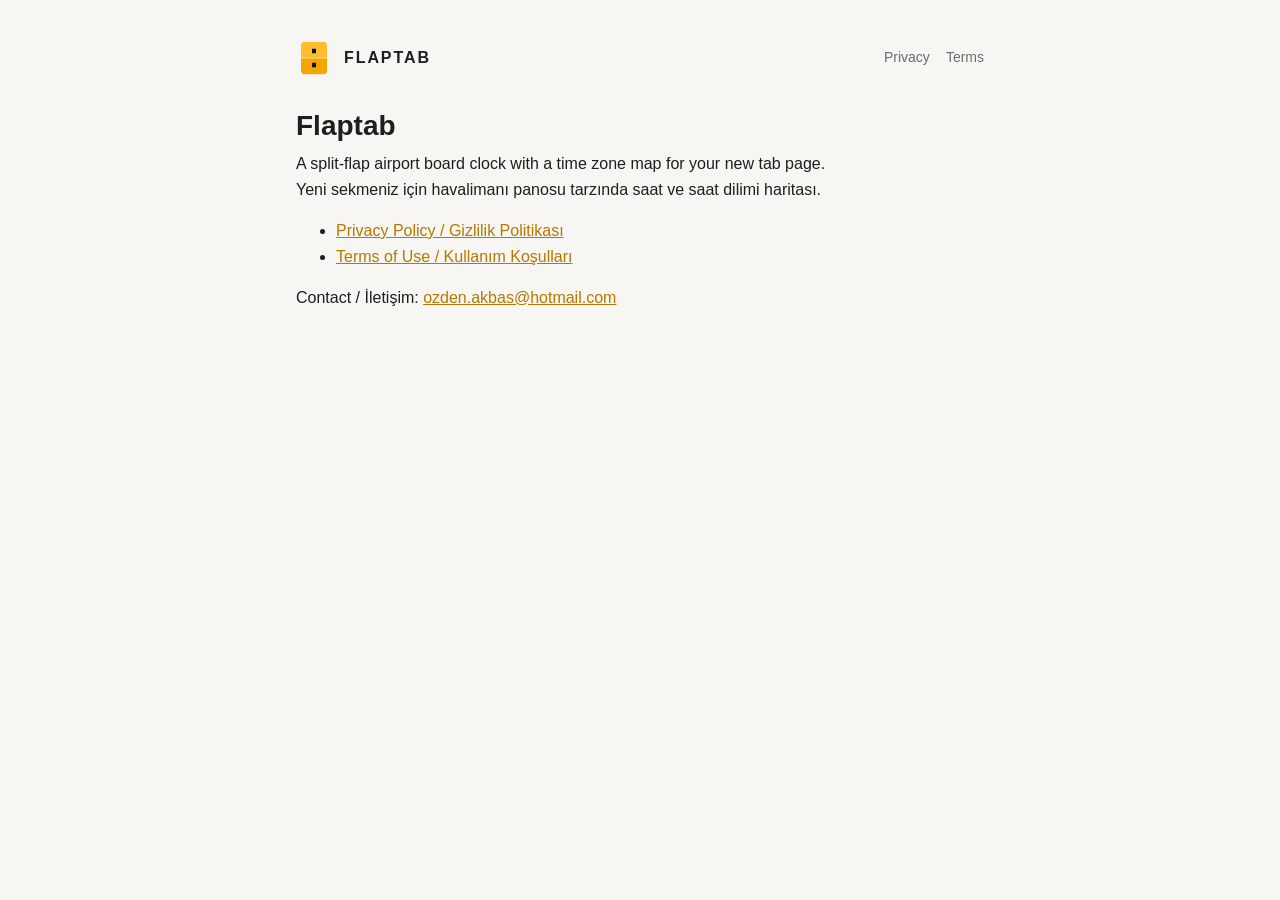
==== index.html @ d55e039f "Flaptab privacy policy and terms of use pages Co-Authored-By: Claude Opus 5.5 <noreply@anthropic.com" ====
<!doctype html>
<html lang="tr">
<head>
<meta charset="utf-8">
<meta name="viewport" content="width=device-width, initial-scale=1">
<title>Flaptab · Flaptab</title>
<link rel="icon" href="icon-128.png">
<style>
  :root { color-scheme: light dark; --bg: #f7f6f2; --fg: #1d1e21; --muted: #6b6b70; --line: #deddd6; --accent: #b57800; }
  @media (prefers-color-scheme: dark) { :root { --bg: #111214; --fg: #ece6d4; --muted: #8a8a8e; --line: #2a2b2f; --accent: #ffbe2e; } }
  * { box-sizing: border-box; }
  body { margin: 0; background: var(--bg); color: var(--fg); font: 16px/1.65 -apple-system, BlinkMacSystemFont, "Segoe UI", Roboto, sans-serif; }
  main { max-width: 720px; margin: 0 auto; padding: 40px 16px 80px; }
  header { display: flex; align-items: center; gap: 12px; margin-bottom: 32px; }
  header img { width: 36px; height: 36px; }
  header a { color: var(--fg); text-decoration: none; font-weight: 700; letter-spacing: .12em; }
  nav { margin-left: auto; display: flex; gap: 16px; font-size: 14px; }
  nav a { font-weight: 500; letter-spacing: 0; color: var(--muted); }
  h1 { font-size: 28px; line-height: 1.25; margin: 0 0 8px; }
  h2 { font-size: 22px; margin: 40px 0 8px; }
  h3 { font-size: 17px; margin: 28px 0 4px; }
  p, ul { margin: 0 0 14px; }
  hr { border: 0; border-top: 1px solid var(--line); margin: 40px 0; }
  a { color: var(--accent); }
  code { font-size: .9em; }
  .lang { font-size: 14px; color: var(--muted); }
  .lang a { margin-right: 12px; }
</style>
</head>
<body>
<main>
<header>
  <img src="icon-128.png" alt="">
  <a href="index.html">FLAPTAB</a>
  <nav><a href="privacy.html">Privacy</a><a href="terms.html">Terms</a></nav>
</header>
<h1>Flaptab</h1>
<p>A split-flap airport board clock with a time zone map for your new tab page.<br>
Yeni sekmeniz için havalimanı panosu tarzında saat ve saat dilimi haritası.</p>
<ul>
<li><a href="privacy.html">Privacy Policy / Gizlilik Politikası</a></li>
<li><a href="terms.html">Terms of Use / Kullanım Koşulları</a></li>
</ul>
<p>Contact / İletişim: <a href="mailto:ozden.akbas@hotmail.com">ozden.akbas@hotmail.com</a></p>
</main>
</body>
</html>
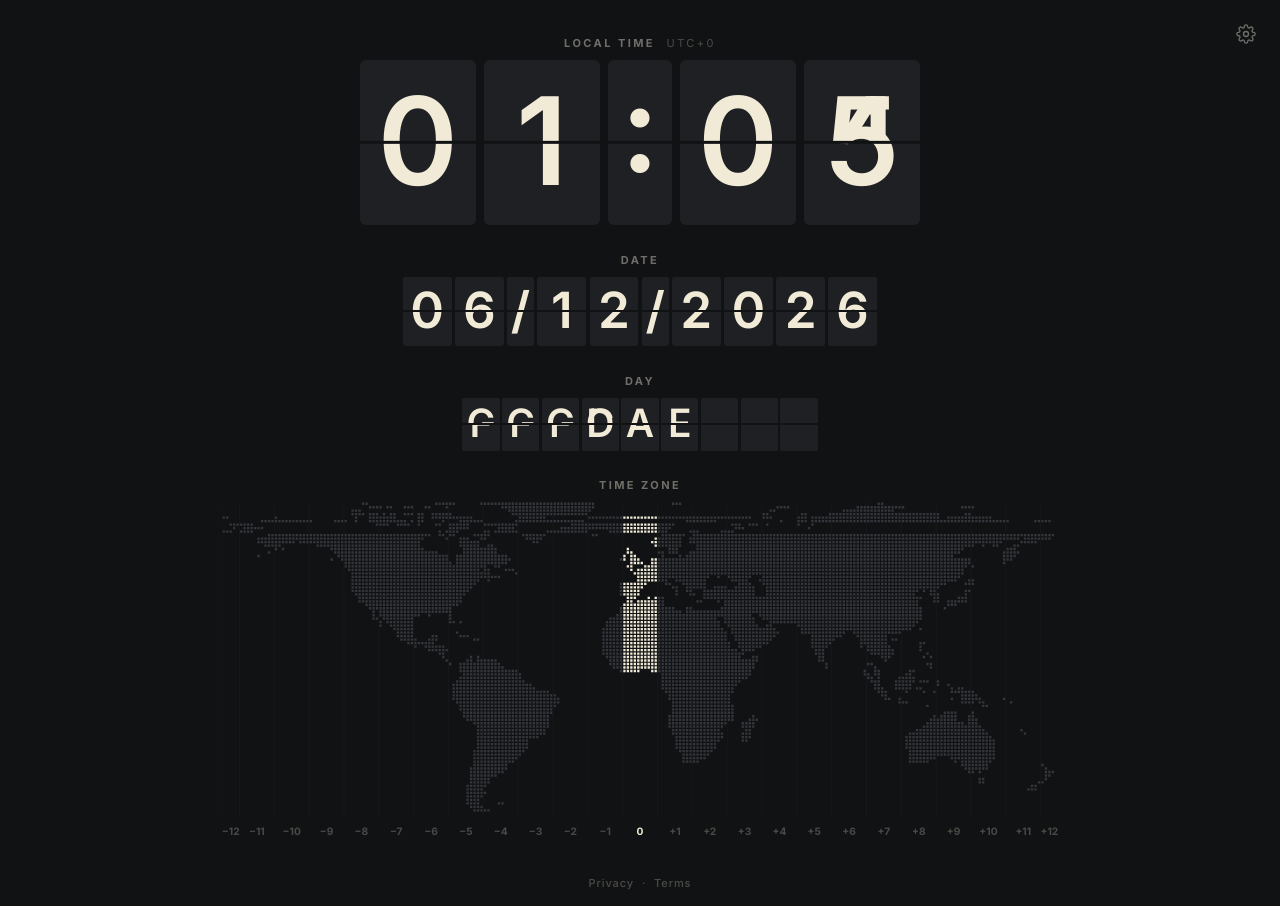
==== commit 129169c3: "Publish Flaptab web version at the site root The clock now opens at akbasozden.github.io/flaptab/; p" ====
--- a/index.html
+++ b/index.html
@@ -1,47 +1,125 @@
 <!doctype html>
-<html lang="tr">
+<html lang="en">
 <head>
-<meta charset="utf-8">
-<meta name="viewport" content="width=device-width, initial-scale=1">
-<title>Flaptab · Flaptab</title>
-<link rel="icon" href="icon-128.png">
-<style>
-  :root { color-scheme: light dark; --bg: #f7f6f2; --fg: #1d1e21; --muted: #6b6b70; --line: #deddd6; --accent: #b57800; }
-  @media (prefers-color-scheme: dark) { :root { --bg: #111214; --fg: #ece6d4; --muted: #8a8a8e; --line: #2a2b2f; --accent: #ffbe2e; } }
-  * { box-sizing: border-box; }
-  body { margin: 0; background: var(--bg); color: var(--fg); font: 16px/1.65 -apple-system, BlinkMacSystemFont, "Segoe UI", Roboto, sans-serif; }
-  main { max-width: 720px; margin: 0 auto; padding: 40px 16px 80px; }
-  header { display: flex; align-items: center; gap: 12px; margin-bottom: 32px; }
-  header img { width: 36px; height: 36px; }
-  header a { color: var(--fg); text-decoration: none; font-weight: 700; letter-spacing: .12em; }
-  nav { margin-left: auto; display: flex; gap: 16px; font-size: 14px; }
-  nav a { font-weight: 500; letter-spacing: 0; color: var(--muted); }
-  h1 { font-size: 28px; line-height: 1.25; margin: 0 0 8px; }
-  h2 { font-size: 22px; margin: 40px 0 8px; }
-  h3 { font-size: 17px; margin: 28px 0 4px; }
-  p, ul { margin: 0 0 14px; }
-  hr { border: 0; border-top: 1px solid var(--line); margin: 40px 0; }
-  a { color: var(--accent); }
-  code { font-size: .9em; }
-  .lang { font-size: 14px; color: var(--muted); }
-  .lang a { margin-right: 12px; }
-</style>
+  <meta charset="utf-8">
+  <title>Flaptab</title>
+  <meta name="viewport" content="width=device-width, initial-scale=1">
+  <meta name="description" content="Turns your new tab into a split-flap airport board clock with a time zone map.">
+  <meta property="og:title" content="Flaptab">
+  <meta property="og:description" content="Turns your new tab into a split-flap airport board clock with a time zone map.">
+  <link rel="apple-touch-icon" href="icons/icon-128.png">
+  <script>globalThis.FLAPTAB_WEB = { version: "1.0.0" };</script>
+  <link rel="icon" href="icons/icon-32.png">
+  <link rel="preload" href="fonts/inter-latin-wght-normal.woff2" as="font" type="font/woff2" crossorigin>
+  <link rel="stylesheet" href="newtab.css">
+  <script src="prefs.js"></script>
 </head>
 <body>
-<main>
-<header>
-  <img src="icon-128.png" alt="">
-  <a href="index.html">FLAPTAB</a>
-  <nav><a href="privacy.html">Privacy</a><a href="terms.html">Terms</a></nav>
-</header>
-<h1>Flaptab</h1>
-<p>A split-flap airport board clock with a time zone map for your new tab page.<br>
-Yeni sekmeniz için havalimanı panosu tarzında saat ve saat dilimi haritası.</p>
-<ul>
-<li><a href="privacy.html">Privacy Policy / Gizlilik Politikası</a></li>
-<li><a href="terms.html">Terms of Use / Kullanım Koşulları</a></li>
-</ul>
-<p>Contact / İletişim: <a href="mailto:ozden.akbas@hotmail.com">ozden.akbas@hotmail.com</a></p>
-</main>
+  <button id="gear" class="gear" type="button" aria-expanded="false" aria-controls="settings">
+    <svg viewBox="0 0 24 24" aria-hidden="true">
+      <circle cx="12" cy="12" r="3"/>
+      <path d="M19.4 15a1.65 1.65 0 0 0 .33 1.82l.06.06a2 2 0 1 1-2.83 2.83l-.06-.06a1.65 1.65 0 0 0-1.82-.33 1.65 1.65 0 0 0-1 1.51V21a2 2 0 1 1-4 0v-.09A1.65 1.65 0 0 0 9 19.4a1.65 1.65 0 0 0-1.82.33l-.06.06a2 2 0 1 1-2.83-2.83l.06-.06a1.65 1.65 0 0 0 .33-1.82 1.65 1.65 0 0 0-1.51-1H3a2 2 0 1 1 0-4h.09A1.65 1.65 0 0 0 4.6 9a1.65 1.65 0 0 0-.33-1.82l-.06-.06a2 2 0 1 1 2.83-2.83l.06.06a1.65 1.65 0 0 0 1.82.33H9a1.65 1.65 0 0 0 1-1.51V3a2 2 0 1 1 4 0v.09a1.65 1.65 0 0 0 1 1.51 1.65 1.65 0 0 0 1.82-.33l.06-.06a2 2 0 1 1 2.83 2.83l-.06.06a1.65 1.65 0 0 0-.33 1.82V9a1.65 1.65 0 0 0 1.51 1H21a2 2 0 1 1 0 4h-.09a1.65 1.65 0 0 0-1.51 1z"/>
+    </svg>
+  </button>
+
+  <div id="settings" class="settings" hidden>
+    <div class="settings-head">
+      <div class="settings-title" data-i18n="settings"></div>
+      <button id="info-btn" class="icon-btn" type="button">
+        <svg viewBox="0 0 24 24" aria-hidden="true"><circle cx="12" cy="12" r="9.5"/><path d="M12 11v6M12 7.5v.01"/></svg>
+      </button>
+    </div>
+    <div class="setting">
+      <div class="label" data-i18n="theme"></div>
+      <div class="seg" data-pref="theme">
+        <button type="button" data-value="board" data-i18n="board"></button>
+        <button type="button" data-value="cockpit" data-i18n="cockpit"></button>
+        <button type="button" data-value="led" data-i18n="led"></button>
+        <button type="button" data-value="classic" data-i18n="classic"></button>
+      </div>
+    </div>
+    <div class="setting">
+      <div class="label" data-i18n="language"></div>
+      <div class="seg" data-pref="lang">
+        <button type="button" data-value="en" lang="en" title="English">EN</button>
+        <button type="button" data-value="tr" lang="tr" title="Türkçe">TR</button>
+        <button type="button" data-value="ar" lang="ar" title="العربية">AR</button>
+        <button type="button" data-value="zh" lang="zh" title="中文">ZH</button>
+        <button type="button" data-value="fr" lang="fr" title="Français">FR</button>
+        <button type="button" data-value="ru" lang="ru" title="Русский">RU</button>
+        <button type="button" data-value="es" lang="es" title="Español">ES</button>
+        <button type="button" data-value="de" lang="de" title="Deutsch">DE</button>
+      </div>
+    </div>
+    <div class="setting">
+      <div class="label" data-i18n="format"></div>
+      <div class="seg" data-pref="hour">
+        <button type="button" data-value="24" data-i18n="h24"></button>
+        <button type="button" data-value="12">AM/PM</button>
+      </div>
+    </div>
+    <div class="setting">
+      <div class="label" data-i18n="seconds"></div>
+      <div class="seg" data-pref="sec">
+        <button type="button" data-value="off" data-i18n="off"></button>
+        <button type="button" data-value="on" data-i18n="on"></button>
+      </div>
+    </div>
+    <div class="setting">
+      <div class="label" data-i18n="location"></div>
+      <div class="seg" data-pref="loc">
+        <button type="button" data-value="off" data-i18n="off"></button>
+        <button type="button" data-value="on" data-i18n="on"></button>
+      </div>
+      <div id="loc-status" class="status" data-i18n="locError" hidden></div>
+    </div>
+  </div>
+
+  <dialog id="info" class="info" tabindex="-1">
+    <div class="settings-head">
+      <div id="info-title" class="settings-title"></div>
+      <button id="info-close" class="icon-btn" type="button">
+        <svg viewBox="0 0 24 24" aria-hidden="true"><path d="M6 6l12 12M18 6L6 18"/></svg>
+      </button>
+    </div>
+    <div id="info-body" class="info-body"></div>
+  </dialog>
+
+  <main class="board">
+    <section class="row">
+      <div id="zone-label" class="label"></div>
+      <div id="time" class="flaps lg"></div>
+    </section>
+
+    <section class="row">
+      <div class="label" data-label="date"></div>
+      <div id="date" class="flaps md"></div>
+    </section>
+
+    <section class="row">
+      <div class="label" data-label="day"></div>
+      <div id="day" class="flaps sm"></div>
+    </section>
+
+    <section class="row map-row">
+      <div id="map-label" class="label"></div>
+      <svg id="map" class="map" viewBox="0 0 360 146" role="group"></svg>
+      <button id="reset" class="reset" type="button" data-i18n="reset"></button>
+    </section>
+  </main>
+  <script src="i18n.js"></script>
+  <script src="info.js"></script>
+  <script src="world.js"></script>
+  <script src="tz-bands.js"></script>
+  <script src="newtab.js"></script>
+  <footer class="web-links">
+    <a href="privacy.html">Privacy</a><span>·</span><a href="terms.html">Terms</a>
+  </footer>
+  <style>
+    .web-links { position: fixed; inset-inline: 0; bottom: 10px; display: flex; justify-content: center; gap: 8px;
+      font: 500 11px var(--font); letter-spacing: .08em; color: var(--label-2); pointer-events: none; }
+    .web-links a { color: inherit; text-decoration: none; pointer-events: auto; }
+    .web-links a:hover { color: var(--accent); }
+  </style>
 </body>
 </html>
--- a/newtab.css
+++ b/newtab.css
@@ -0,0 +1,561 @@
+/* ---------- Yazı tipleri ----------
+   Sistem fontlarına (Helvetica Neue / SF Mono macOS'ta var, Windows'ta yok) güvenmek yerine
+   fontlar eklentiyle birlikte gelir; pano her işletim sisteminde aynı harflerle çizilir.
+   Inter, JetBrains Mono, Noto Sans Arabic ve Noto Sans SC: SIL Open Font License 1.1 (fonts/*-OFL.txt). */
+@font-face {
+  font-family: "Flaptab Sans";
+  src: url("fonts/inter-latin-wght-normal.woff2") format("woff2");
+  font-weight: 100 900;
+  font-display: block;
+  unicode-range: U+0000-00FF,U+0131,U+0152-0153,U+02BB-02BC,U+02C6,U+02DA,U+02DC,U+0304,U+0308,U+0329,U+2000-206F,U+20AC,U+2122,U+2191,U+2193,U+2212,U+2215,U+FEFF,U+FFFD;
+}
+@font-face {
+  font-family: "Flaptab Sans";
+  src: url("fonts/inter-latin-ext-wght-normal.woff2") format("woff2");
+  font-weight: 100 900;
+  font-display: block;
+  unicode-range: U+0100-02BA,U+02BD-02C5,U+02C7-02CC,U+02CE-02D7,U+02DD-02FF,U+0304,U+0308,U+0329,U+1D00-1DBF,U+1E00-1E9F,U+1EF2-1EFF,U+2020,U+20A0-20AB,U+20AD-20C0,U+2113,U+2C60-2C7F,U+A720-A7FF;
+}
+@font-face {
+  font-family: "Flaptab Sans";
+  src: url("fonts/inter-cyrillic-wght-normal.woff2") format("woff2");
+  font-weight: 100 900;
+  font-display: block;
+  unicode-range: U+0301,U+0400-045F,U+0490-0491,U+04B0-04B1,U+2116;
+}
+@font-face {
+  font-family: "Flaptab Mono";
+  src: url("fonts/jetbrains-mono-latin-wght-normal.woff2") format("woff2");
+  font-weight: 100 800;
+  font-display: block;
+  unicode-range: U+0000-00FF,U+0131,U+0152-0153,U+02BB-02BC,U+02C6,U+02DA,U+02DC,U+0304,U+0308,U+0329,U+2000-206F,U+20AC,U+2122,U+2191,U+2193,U+2212,U+2215,U+FEFF,U+FFFD;
+}
+@font-face {
+  font-family: "Flaptab Mono";
+  src: url("fonts/jetbrains-mono-latin-ext-wght-normal.woff2") format("woff2");
+  font-weight: 100 800;
+  font-display: block;
+  unicode-range: U+0100-02BA,U+02BD-02C5,U+02C7-02CC,U+02CE-02D7,U+02DD-02FF,U+0304,U+0308,U+0329,U+1D00-1DBF,U+1E00-1E9F,U+1EF2-1EFF,U+2020,U+20A0-20AB,U+20AD-20C0,U+2113,U+2C60-2C7F,U+A720-A7FF;
+}
+@font-face {
+  font-family: "Flaptab Mono";
+  src: url("fonts/jetbrains-mono-cyrillic-wght-normal.woff2") format("woff2");
+  font-weight: 100 800;
+  font-display: block;
+  unicode-range: U+0301,U+0400-045F,U+0490-0491,U+04B0-04B1,U+2116;
+}
+
+/* Arapça ve Çince: Inter ve JetBrains Mono bu yazı sistemlerini içermez. Çince font yalnızca arayüzde
+   geçen karakterleri içeren bir alt kümedir; Çince metin değişirse tools/subset-cjk.sh ile yeniden üretin. */
+@font-face {
+  font-family: "Flaptab Arabic";
+  src: url("fonts/noto-sans-arabic-arabic-wght-normal.woff2") format("woff2");
+  font-weight: 100 900;
+  font-display: block;
+  unicode-range: U+0600-06FF,U+0750-077F,U+08A0-08FF,U+200C-200E,U+FB50-FDFF,U+FE70-FEFC;
+}
+@font-face {
+  font-family: "Flaptab CJK";
+  src: url("fonts/noto-sans-sc-subset-wght-normal.woff2") format("woff2");
+  font-weight: 100 900;
+  font-display: block;
+  unicode-range: U+2E80-9FFF,U+F900-FAFF,U+FE30-FE4F,U+FF00-FFEF;
+}
+
+/* ---------- Temalar ---------- */
+/* Pano: flat split-flap varış panosu */
+:root,
+:root[data-theme="board"] {
+  --bg: #111214;
+  --tile: #1f2023;
+  --tile-text: #f1ead6;
+  --split: #111214;
+  --label: #6f6e68;
+  --label-2: #4c4b47;
+  --accent: #f1ead6;
+  --dot: #34363b;
+  --dot-hover: #6f6e68;
+  --band-hover: #17181b;
+  --tick: #1b1c1f;
+  --panel: #1a1b1e;
+  --panel-line: #26272b;
+  --glow: none;
+  --here: #ff6a3d;
+  --font: "Flaptab Sans", "Flaptab Arabic", "Flaptab CJK", "Helvetica Neue", Helvetica, Arial, sans-serif;
+  --flap-weight: 600;
+}
+
+/* Kokpit: FMS / MCDU ekranı — siyah zemin, fosfor yeşili veri, camgöbeği başlıklar */
+:root[data-theme="cockpit"] {
+  --bg: #030504;
+  --tile: #08100b;
+  --tile-text: #4cf25a;
+  --split: #030504;
+  --label: #39c9f2;
+  --label-2: #1f6f86;
+  --accent: #eef3ef;
+  --dot: #0f2a15;
+  --dot-hover: #2a8a3c;
+  --band-hover: #07100a;
+  --tick: #0a140d;
+  --panel: #060b08;
+  --panel-line: #12301a;
+  --glow: 0 0 .18em rgba(76, 242, 90, .45);
+  --here: #ff4fd8; /* FMS'te aktif nokta macentadır */
+  --font: "Flaptab Mono", "Flaptab Arabic", "Flaptab CJK", "SF Mono", Menlo, Consolas, monospace;
+  --flap-weight: 500;
+}
+
+/* LED: amber nokta matrisi varış panosu */
+:root[data-theme="led"] {
+  --bg: #161718;
+  --tile: #0a0a0b;
+  --tile-text: #ffb31a;
+  --split: transparent;
+  --label: #c9c9c9;
+  --label-2: #6d6d6d;
+  --accent: #ffb31a;
+  --dot: #33280f;
+  --dot-hover: #7a5a17;
+  --band-hover: #1c1d1f;
+  --tick: #202123;
+  --panel: #101112;
+  --panel-line: #2a2b2d;
+  --glow: 0 0 .12em rgba(255, 179, 26, .55);
+  --here: #ff3b1f; /* panodaki DELAYED kırmızısı */
+  --font: "Flaptab Sans", "Flaptab Arabic", "Flaptab CJK", "Helvetica Neue", Helvetica, Arial, sans-serif;
+  --flap-weight: 700;
+}
+
+/* Klasik: Solari kalkış panosu — siyah kartlarda sarı harfler, renkli sütunlar */
+:root[data-theme="classic"] {
+  --bg: #070707;
+  --tile: #141414;
+  --tile-text: #ffd21a;
+  --split: #000;
+  --label: #f4f4f4;
+  --label-2: #8a8a8a;
+  --accent: #ffffff;
+  --dot: #2b2a26;
+  --dot-hover: #6e6a55;
+  --band-hover: #121212;
+  --tick: #161616;
+  --panel: #101010;
+  --panel-line: #2a2a2a;
+  --glow: none;
+  --here: #ff2a1a; /* panodaki kırmızı LED saat */
+  --font: "Flaptab Sans", "Flaptab Arabic", "Flaptab CJK", "Helvetica Neue", Helvetica, Arial, sans-serif;
+  --flap-weight: 700;
+}
+[data-theme="classic"] #time { --tile: #3a210b; }
+[data-theme="classic"] #date { --tile: #241a40; }
+[data-theme="classic"] #day  { --tile: #11301f; }
+
+/* ---------- Ölçü sistemi ----------
+   Tüm kartlar, boşluklar ve harita tek bir birimden (--u) türetilir; her ekranda oranlar sabit kalır.
+   Dikey: kartlar + harita + satır araları ≈ 62u, etiketler/düğme/kenar boşlukları ≈ 180px.
+   Yatay: saniyeli saat satırı ≈ 76u, harita 72u; en geniş öğe 80u'ya sığar. */
+:root {
+  --u: clamp(4px, min((100vh - 180px) / 62, (100vw - 32px) / 80), 14px);
+}
+
+* { margin: 0; padding: 0; box-sizing: border-box; }
+
+/* Yazı ve kontrollerin işletim sistemine göre farklı çizilmesini önler */
+html {
+  color-scheme: dark;
+  font-synthesis: none;
+  text-rendering: geometricPrecision;
+  -webkit-font-smoothing: antialiased;
+  -webkit-text-size-adjust: 100%;
+  scrollbar-width: thin;
+  scrollbar-color: var(--panel-line) var(--bg);
+}
+button {
+  appearance: none;
+  font-family: inherit;
+  line-height: normal;
+}
+
+body {
+  min-height: 100vh;
+  background: var(--bg);
+  color: var(--tile-text);
+  font-family: var(--font);
+  display: flex;
+  justify-content: center;
+  align-items: flex-start;
+  padding: max(24px, 4vh) 16px 24px;
+  overflow-x: hidden;
+  transition: background-color .3s;
+}
+
+.board {
+  display: flex;
+  flex-direction: column;
+  align-items: center;
+  gap: calc(var(--u) * 2.4);
+}
+
+/* ---------- Satırlar ---------- */
+.row {
+  display: flex;
+  flex-direction: column;
+  align-items: center;
+  gap: 10px;
+}
+.label {
+  font-size: 11px;
+  font-weight: 700;
+  letter-spacing: .22em;
+  color: var(--label);
+  white-space: nowrap;
+}
+.label i {
+  font-style: normal;
+  font-weight: 400;
+  color: var(--label-2);
+  margin-inline-start: .6em;
+}
+
+.flaps {
+  display: flex;
+  align-items: center;
+  gap: var(--gap);
+}
+.flaps { --h: calc(var(--w) * 1.42); --gap: calc(var(--w) * .07); }
+.flaps.lg { --w: calc(var(--u) * 10); }
+.flaps.md { --w: calc(var(--u) * 4.2); }
+.flaps.sm { --w: calc(var(--u) * 3.2); }
+
+/* Sağdan sola yazılan dillerde de pano ve harita soldan sağa dizilir */
+.flaps, .map { direction: ltr; }
+
+/* Arapça gün adı: harf kartları yerine tek geniş kelime kartı */
+.flap.word {
+  width: calc(var(--w) * 5);
+  font-size: calc(var(--h) * .5);
+}
+.flap.word .half span { direction: rtl; }
+
+/* Çince karakterler tam genişliktedir; kartın içine sığsın diye küçültülür */
+:root[lang="zh"] #day .flap { font-size: calc(var(--h) * .58); }
+
+/* Ayraç kartları (":" ve "/"): rakam kartıyla aynı yükseklikte, daha dar */
+.flap.narrow { width: calc(var(--w) * .55); }
+/* İki nokta, ortadaki ayrım çizgisinin iki yanına eşit otursun */
+.flap.colon-card .half span { position: relative; top: -.11em; }
+
+/* Saniye kartları yalnızca ayar açıkken */
+#time:not(.with-sec) .sec { display: none; }
+
+/* AM/PM: ilk saat kartının sol altında, karta basılı gibi */
+.ampm {
+  position: absolute;
+  left: 9%;
+  bottom: 8%;
+  z-index: 4;
+  font-size: calc(var(--h) * .11);
+  font-weight: 700;
+  letter-spacing: .04em;
+  line-height: 1;
+}
+.ampm:empty { display: none; }
+
+
+/* ---------- Split-flap kartı (düz) ---------- */
+.flap {
+  position: relative;
+  width: var(--w);
+  height: var(--h);
+  perspective: calc(var(--h) * 5);
+  font-size: calc(var(--h) * .74);
+  font-weight: var(--flap-weight);
+  color: var(--tile-text);
+  text-shadow: var(--glow);
+}
+
+.half {
+  position: absolute;
+  left: 0; right: 0;
+  height: 50%;
+  overflow: hidden;
+  background: var(--tile);
+  backface-visibility: hidden;
+  transition: background-color .3s;
+}
+.half span {
+  display: block;
+  height: var(--h);
+  line-height: var(--h);
+  text-align: center;
+}
+
+.top, .flip-top {
+  top: 0;
+  border-radius: calc(var(--w) * .05) calc(var(--w) * .05) 0 0;
+  transform-origin: bottom;
+}
+.bottom, .flip-bottom {
+  bottom: 0;
+  border-radius: 0 0 calc(var(--w) * .05) calc(var(--w) * .05);
+  transform-origin: top;
+}
+.bottom span, .flip-bottom span { transform: translateY(-50%); }
+
+.top, .bottom { z-index: 1; }
+.flip-top, .flip-bottom { z-index: 2; }
+.flip-bottom { transform: rotateX(90deg); }
+.flap:not(.flipping) .flip-top,
+.flap:not(.flipping) .flip-bottom { visibility: hidden; }
+
+/* LED: harfler noktalardan oluşur, arkada sönük LED ızgarası */
+[data-theme="led"] .half {
+  background:
+    radial-gradient(circle, #1d1709 0 38%, transparent 42%) 0 0 / var(--led) var(--led),
+    var(--tile);
+}
+[data-theme="led"] .flap { --led: calc(var(--h) / 18); }
+[data-theme="led"] .half span {
+  -webkit-mask: radial-gradient(circle, #000 0 50%, transparent 56%) 0 0 / var(--led) var(--led);
+  mask: radial-gradient(circle, #000 0 50%, transparent 56%) 0 0 / var(--led) var(--led);
+}
+
+/* Ortadaki ayrım çizgisi */
+.flap::after {
+  content: "";
+  position: absolute;
+  left: 0; right: 0; top: 50%;
+  height: max(2px, calc(var(--h) * .014));
+  transform: translateY(-50%);
+  background: var(--split);
+  z-index: 3;
+}
+
+/* ---------- Saat dilimi haritası ---------- */
+.map {
+  display: block;
+  width: calc(var(--u) * 72);
+  height: auto;
+  user-select: none;
+}
+
+.band { cursor: pointer; outline: none; }
+.band-bg { fill: transparent; transition: fill .15s; }
+.dots { fill: var(--dot); transition: fill .15s; }
+.tick { stroke: var(--tick); stroke-width: .3; }
+.band text {
+  font-family: var(--font);
+  font-size: 4.4px;
+  font-weight: 700;
+  fill: var(--label);
+  opacity: .6;
+}
+
+.band:hover .band-bg,
+.band:focus-visible .band-bg { fill: var(--band-hover); }
+.band:hover .dots,
+.band:focus-visible .dots,
+.band.pulse .dots { fill: var(--dot-hover); }
+
+.band.home text { opacity: 1; }
+.band.selected .dots { fill: var(--tile-text); }
+.band.selected text { fill: var(--tile-text); opacity: 1; }
+
+/* Konum noktası */
+.here { pointer-events: none; }
+.here-dot { fill: var(--here); }
+.here-halo { fill: none; stroke: var(--here); stroke-width: .3; opacity: .6; }
+.here-ring {
+  fill: none;
+  stroke: var(--here);
+  stroke-width: .5;
+  transform-box: fill-box;
+  transform-origin: center;
+  animation: ping 2.4s ease-out infinite;
+}
+@keyframes ping {
+  from { transform: scale(.6); opacity: .9; }
+  to   { transform: scale(3); opacity: 0; }
+}
+@media (prefers-reduced-motion: reduce) {
+  .here-ring { animation: none; opacity: .6; }
+}
+
+/* Yerel saate dön: haritanın altında, ortalı. Yeri hep ayrılı, sayfa zıplamaz. */
+.reset {
+  font: 700 11px var(--font);
+  letter-spacing: .22em;
+  color: var(--accent);
+  background: var(--tile);
+  border: 0;
+  padding: 8px 16px;
+  cursor: pointer;
+  visibility: hidden;
+  opacity: 0;
+  transition: opacity .2s, visibility .2s, background-color .15s;
+}
+.reset.shown { visibility: visible; opacity: 1; }
+.reset:hover { background: var(--panel-line); }
+
+[data-theme="cockpit"] .reset { background: transparent; }
+
+/* ---------- Ayarlar ---------- */
+.gear {
+  position: fixed;
+  top: 16px;
+  right: 16px;
+  z-index: 10;
+  width: 36px;
+  height: 36px;
+  display: grid;
+  place-items: center;
+  background: transparent;
+  border: 0;
+  color: var(--label);
+  cursor: pointer;
+  transition: color .15s, transform .4s;
+}
+.gear svg {
+  width: 20px;
+  height: 20px;
+  fill: none;
+  stroke: currentColor;
+  stroke-width: 1.6;
+  stroke-linecap: round;
+  stroke-linejoin: round;
+}
+.gear:hover,
+.gear[aria-expanded="true"] { color: var(--accent); }
+.gear[aria-expanded="true"] { transform: rotate(60deg); }
+
+.settings {
+  position: fixed;
+  top: 60px;
+  right: 16px;
+  z-index: 10;
+  min-width: 240px;
+  padding: 16px;
+  display: flex;
+  flex-direction: column;
+  gap: 16px;
+  background: var(--panel);
+  border: 1px solid var(--panel-line);
+}
+.settings[hidden] { display: none; }
+
+.settings-head {
+  display: flex;
+  align-items: center;
+  justify-content: space-between;
+  gap: 12px;
+}
+.icon-btn {
+  width: 28px;
+  height: 28px;
+  margin: -6px -6px -6px 0;
+  display: grid;
+  place-items: center;
+  background: transparent;
+  border: 0;
+  color: var(--label);
+  cursor: pointer;
+  transition: color .15s;
+}
+.icon-btn:hover { color: var(--accent); }
+.icon-btn svg {
+  width: 18px;
+  height: 18px;
+  fill: none;
+  stroke: currentColor;
+  stroke-width: 1.6;
+  stroke-linecap: round;
+}
+
+.settings-title {
+  font-size: 12px;
+  font-weight: 700;
+  letter-spacing: .22em;
+  color: var(--accent);
+}
+/* Kokpitte MCDU'daki gibi kesik çizgi ayırıcı */
+[data-theme="cockpit"] .settings-head {
+  padding-bottom: 12px;
+  border-bottom: 1px dashed var(--tile-text);
+}
+
+.setting { display: flex; flex-direction: column; gap: 8px; }
+.status {
+  font-size: 10px;
+  font-weight: 700;
+  letter-spacing: .16em;
+  color: var(--here);
+}
+.status[hidden] { display: none; }
+
+.seg { display: flex; gap: 4px; }
+.seg[data-pref="theme"] { display: grid; grid-template-columns: 1fr 1fr; }
+.seg[data-pref="lang"] { display: grid; grid-template-columns: repeat(4, 1fr); }
+.seg button {
+  flex: 1;
+  font: 700 11px var(--font);
+  letter-spacing: .16em;
+  padding: 8px 10px;
+  color: var(--label);
+  background: var(--tile);
+  border: 0;
+  cursor: pointer;
+  transition: color .15s, background-color .15s;
+}
+.seg button:hover { color: var(--accent); }
+.seg button[aria-pressed="true"] {
+  color: var(--bg);
+  background: var(--tile-text);
+}
+
+:focus-visible { outline: 1px solid var(--accent); outline-offset: 2px; }
+
+/* Arapça bitişik yazılır: harf aralığı harfleri birbirinden koparır */
+:root[lang="ar"] :is(.label, .reset, .seg button, .settings-title, .status, .info-body h3) {
+  letter-spacing: 0;
+}
+
+/* ---------- Hakkında penceresi ---------- */
+.info {
+  margin: auto;
+  width: min(560px, calc(100vw - 32px));
+  max-height: min(640px, calc(100vh - 64px));
+  padding: 20px;
+  display: none;
+  flex-direction: column;
+  gap: 16px;
+  color: var(--tile-text);
+  background: var(--panel);
+  border: 1px solid var(--panel-line);
+  font-family: var(--font);
+}
+.info[open] { display: flex; }
+.info:focus-visible { outline: none; }
+.info::backdrop { background: rgba(0, 0, 0, .6); }
+
+.info-body {
+  overflow-y: auto;
+  padding-right: 4px;
+  scrollbar-width: thin;
+  scrollbar-color: var(--panel-line) transparent;
+}
+.info-body h3 {
+  margin: 18px 0 6px;
+  font-size: 11px;
+  font-weight: 700;
+  letter-spacing: .22em;
+  text-transform: uppercase;
+  color: var(--label);
+}
+.info-body h3:first-child { margin-top: 0; }
+.info-body p {
+  font-size: 13px;
+  line-height: 1.6;
+  color: var(--tile-text);
+  opacity: .85;
+}
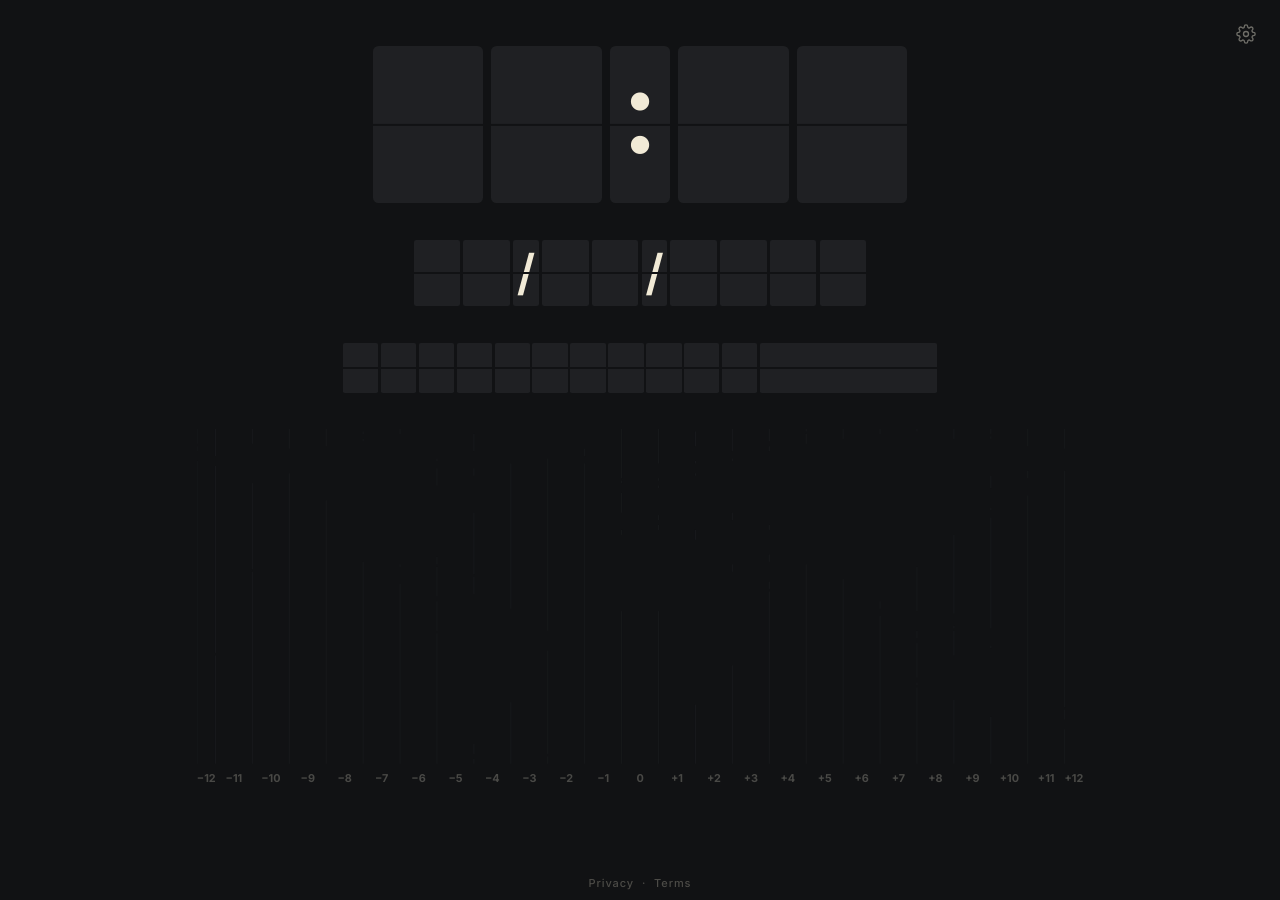
==== commit 48dfe949: "Geographic time zones, capitals and flap sound - Map: 1° land grid from Natural Earth; land dots gro" ====
--- a/index.html
+++ b/index.html
@@ -65,6 +65,13 @@
         <button type="button" data-value="on" data-i18n="on"></button>
       </div>
     </div>
+    <div class="setting" id="sound-setting">
+      <div class="label" data-i18n="sound"></div>
+      <div class="seg" data-pref="sound">
+        <button type="button" data-value="off" data-i18n="off"></button>
+        <button type="button" data-value="on" data-i18n="on"></button>
+      </div>
+    </div>
     <div class="setting">
       <div class="label" data-i18n="location"></div>
       <div class="seg" data-pref="loc">
@@ -110,7 +117,7 @@
   <script src="i18n.js"></script>
   <script src="info.js"></script>
   <script src="world.js"></script>
-  <script src="tz-bands.js"></script>
+  <script src="places.js"></script>
   <script src="newtab.js"></script>
   <footer class="web-links">
     <a href="privacy.html">Privacy</a><span>·</span><a href="terms.html">Terms</a>
--- a/newtab.css
+++ b/newtab.css
@@ -153,10 +153,10 @@
 
 /* ---------- Ölçü sistemi ----------
    Tüm kartlar, boşluklar ve harita tek bir birimden (--u) türetilir; her ekranda oranlar sabit kalır.
-   Dikey: kartlar + harita + satır araları ≈ 62u, etiketler/düğme/kenar boşlukları ≈ 180px.
-   Yatay: saniyeli saat satırı ≈ 76u, harita 72u; en geniş öğe 80u'ya sığar. */
+   Dikey: kartlar + harita + satır araları ≈ 65u, etiketler/düğme/kenar boşlukları ≈ 180px.
+   Yatay: saniyeli saat satırı ≈ 76u, harita 80u; en geniş öğe 80u'ya sığar. */
 :root {
-  --u: clamp(4px, min((100vh - 180px) / 62, (100vw - 32px) / 80), 14px);
+  --u: clamp(4px, min((100vh - 180px) / 65, (100vw - 32px) / 80), 14px);
 }
 
 * { margin: 0; padding: 0; box-sizing: border-box; }
@@ -335,12 +335,13 @@
 /* ---------- Saat dilimi haritası ---------- */
 .map {
   display: block;
-  width: calc(var(--u) * 72);
+  width: calc(var(--u) * 80);
   height: auto;
   user-select: none;
 }
 
-.band { cursor: pointer; outline: none; }
+.map { cursor: pointer; }
+.band { outline: none; }
 .band-bg { fill: transparent; transition: fill .15s; }
 .dots { fill: var(--dot); transition: fill .15s; }
 .tick { stroke: var(--tick); stroke-width: .3; }
@@ -352,14 +353,13 @@
   opacity: .6;
 }
 
-.band:hover .band-bg,
+/* Kara noktaları bantlarda değil, ülke sınırlarını izleyen dilim gruplarındadır (.zones .dots) */
 .band:focus-visible .band-bg { fill: var(--band-hover); }
-.band:hover .dots,
-.band:focus-visible .dots,
-.band.pulse .dots { fill: var(--dot-hover); }
+.dots.hover,
+.dots.pulse { fill: var(--dot-hover); }
 
 .band.home text { opacity: 1; }
-.band.selected .dots { fill: var(--tile-text); }
+.dots.selected { fill: var(--tile-text); }
 .band.selected text { fill: var(--tile-text); opacity: 1; }
 
 /* Konum noktası */
@@ -485,6 +485,7 @@
 }
 
 .setting { display: flex; flex-direction: column; gap: 8px; }
+.setting[hidden] { display: none; }
 .status {
   font-size: 10px;
   font-weight: 700;
